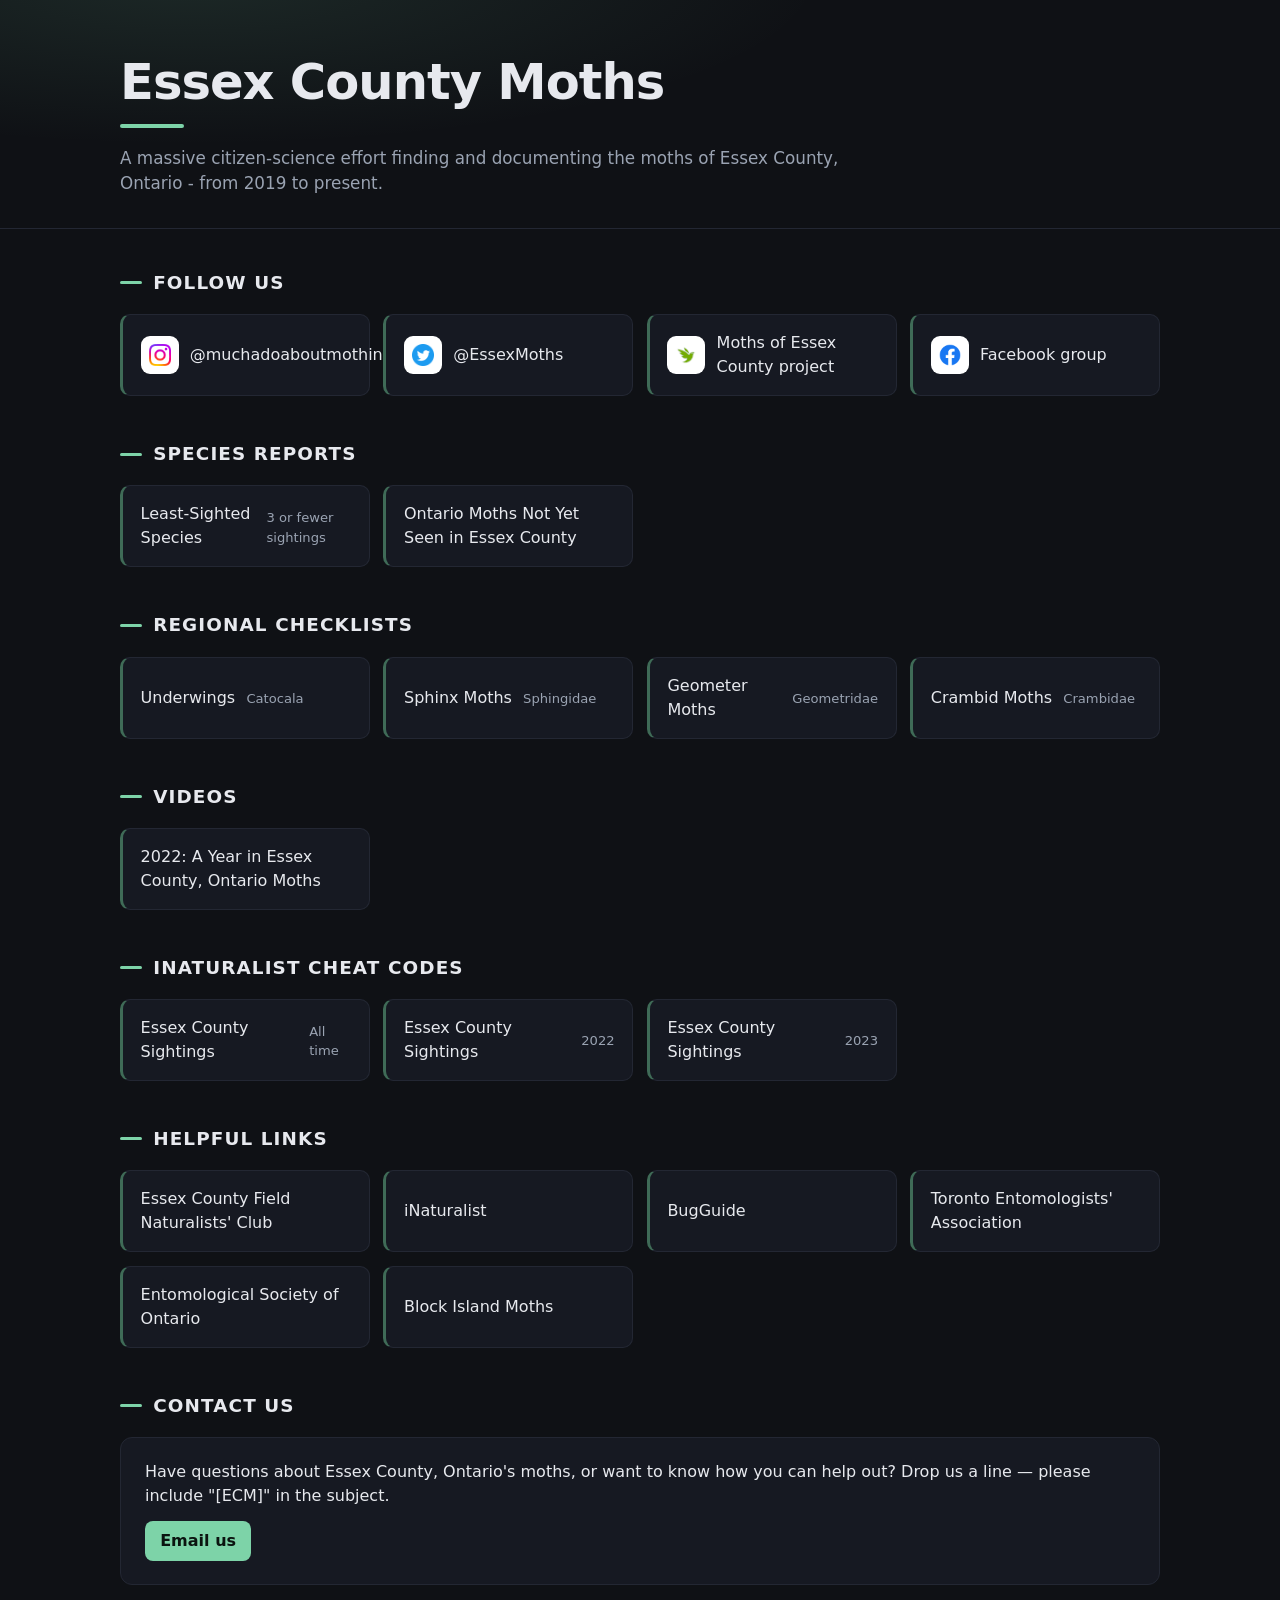
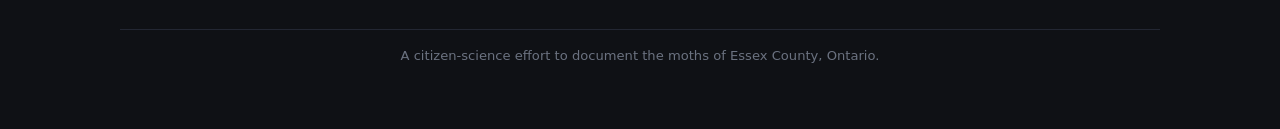
==== index.html @ 3127ea3e "Redesign home page: polished dark panels with luna-green accent Self-contained dark theme matching t" ====
<!DOCTYPE html>
<html lang="en">
<head>
  <meta charset="UTF-8">
  <meta name="viewport" content="width=device-width, initial-scale=1.0">
  <title>Essex County Moths — A citizen science effort to document the moths of Essex County, Ontario</title>
  <style>
    /* Self-contained dark theme; luna-green accent. Matches the report pages. */
    :root {
      color-scheme: dark;
      --bg: #0f1115;
      --panel: #161922;
      --panel-hover: #1b202b;
      --border: #232733;
      --text: #e7e9ee;
      --muted: #9aa3b2;
      --accent: #7dd3a8;
      --accent-dim: #3f6b57;
    }
    * { box-sizing: border-box; }
    body {
      margin: 0; background: var(--bg); color: var(--text);
      font-family: system-ui, -apple-system, "Segoe UI", Roboto, sans-serif;
      line-height: 1.5;
    }
    .wrap { max-width: 1080px; margin: 0 auto; padding: 0 1.25rem 4rem; }

    /* Hero */
    .hero {
      padding: 3.5rem 0 2rem;
      background:
        radial-gradient(900px 240px at 15% -10%, rgba(125, 211, 168, .12), transparent 70%);
      border-bottom: 1px solid var(--border);
      margin-bottom: 2.5rem;
    }
    .hero h1 {
      margin: 0; font-size: clamp(2rem, 6vw, 3.1rem); font-weight: 800;
      letter-spacing: -.02em; line-height: 1.05;
    }
    .hero .accent-bar {
      width: 64px; height: 4px; border-radius: 999px;
      background: var(--accent); margin: 1rem 0 1.1rem;
    }
    .hero p { margin: 0; color: var(--muted); max-width: 46rem; font-size: 1.05rem; }

    /* Sections */
    section { margin-bottom: 2.75rem; }
    .section-title {
      display: flex; align-items: center; gap: .7rem;
      font-size: 1.15rem; font-weight: 700; text-transform: uppercase;
      letter-spacing: .06em; margin: 0 0 1.1rem; color: var(--text);
    }
    .section-title::before {
      content: ""; width: 22px; height: 3px; border-radius: 999px;
      background: var(--accent); flex: none;
    }

    /* Card grid */
    .grid {
      display: grid; gap: .85rem;
      grid-template-columns: repeat(auto-fill, minmax(240px, 1fr));
    }
    .card {
      display: flex; align-items: center; gap: .7rem;
      background: var(--panel); border: 1px solid var(--border);
      border-left: 3px solid var(--accent-dim); border-radius: 10px;
      padding: 1rem 1.1rem; color: var(--text); text-decoration: none;
      font-weight: 500; min-height: 64px;
      transition: transform .12s ease, border-color .12s ease, background .12s ease;
    }
    .card:hover {
      transform: translateY(-2px); background: var(--panel-hover);
      border-color: var(--border); border-left-color: var(--accent);
    }
    .card .sub { display: block; color: var(--muted); font-weight: 400; font-size: .82rem; margin-top: .15rem; }

    /* Social icon chips */
    .icon {
      flex: none; width: 38px; height: 38px; border-radius: 9px;
      background: #fff; display: flex; align-items: center; justify-content: center;
    }
    .icon img { width: 22px; height: 22px; display: block; }

    /* Contact */
    .contact {
      background: var(--panel); border: 1px solid var(--border);
      border-radius: 12px; padding: 1.4rem 1.5rem;
    }
    .contact a.button {
      display: inline-block; margin-top: .2rem; padding: .5rem .95rem;
      background: var(--accent); color: #0b1410; font-weight: 600;
      border-radius: 8px; text-decoration: none;
    }
    .contact a.button:hover { background: #9fe6c0; }

    footer {
      text-align: center; color: #6b7280; font-size: .82rem;
      padding-top: 1rem; border-top: 1px solid var(--border);
    }
  </style>
</head>
<body>

<header class="hero">
  <div class="wrap" style="padding-bottom:0;">
    <h1>Essex County Moths</h1>
    <div class="accent-bar"></div>
    <p>A massive citizen-science effort finding and documenting the moths of
       Essex County, Ontario - from 2019 to present.</p>
  </div>
</header>

<main class="wrap">

  <section>
    <h2 class="section-title">Follow Us</h2>
    <div class="grid">
      <a class="card" href="https://www.instagram.com/muchadoaboutmothing/" target="top">
        <span class="icon"><img src="/images/instagram.png" alt="Instagram"></span>
        @muchadoaboutmothing
      </a>
      <a class="card" href="https://twitter.com/EssexMoths/" target="top">
        <span class="icon"><img src="/images/twitter.png" alt="Twitter"></span>
        @EssexMoths
      </a>
      <a class="card" href="https://inaturalist.ca/projects/moths-of-essex-county-ontario" target="top">
        <span class="icon"><img src="/images/inaturalist.png" alt="iNaturalist"></span>
        Moths of Essex County project
      </a>
      <a class="card" href="https://www.facebook.com/groups/408032776936292" target="top">
        <span class="icon"><img src="/images/facebook.png" alt="Facebook"></span>
        Facebook group
      </a>
    </div>
  </section>

  <section>
    <h2 class="section-title">Species Reports</h2>
    <div class="grid">
      <a class="card" href="/least-sighted/">
        Least-Sighted Species
        <span class="sub">3 or fewer sightings</span>
      </a>
      <a class="card" href="/ontario-not-essex/">
        Ontario Moths Not Yet Seen in Essex County
      </a>
    </div>
  </section>

  <section>
    <h2 class="section-title">Regional Checklists</h2>
    <div class="grid">
      <a class="card" href="/checklists/catocala_checklist_essex_county.pdf" target="top">
        Underwings <span class="sub">Catocala</span>
      </a>
      <a class="card" href="/checklists/sphinx_moth_checklist_essex_county.pdf" target="top">
        Sphinx Moths <span class="sub">Sphingidae</span>
      </a>
      <a class="card" href="/checklists/geometer_moth_checklist_essex_county.pdf" target="top">
        Geometer Moths <span class="sub">Geometridae</span>
      </a>
      <a class="card" href="/checklists/crambid_moth_checklist_essex_county.pdf" target="top">
        Crambid Moths <span class="sub">Crambidae</span>
      </a>
    </div>
  </section>

  <section>
    <h2 class="section-title">Videos</h2>
    <div class="grid">
      <a class="card" href="https://youtu.be/fF8oJFObF8s" target="top">
        2022: A Year in Essex County, Ontario Moths
      </a>
    </div>
  </section>

  <section>
    <h2 class="section-title">iNaturalist Cheat Codes</h2>
    <div class="grid">
      <a class="card" href="https://inaturalist.ca/observations/?hrank=species&lrank=species&place_id=27585&subview=table&taxon_id=47157&view=species&without_taxon_id=47224,47654" target="top">
        Essex County Sightings <span class="sub">All time</span>
      </a>
      <a class="card" href="https://inaturalist.ca/observations/?d1=2022-01-01&d2=2022-12-31&hrank=species&lrank=species&place_id=27585&subview=table&taxon_id=47157&view=species&without_taxon_id=47224,47654" target="top">
        Essex County Sightings <span class="sub">2022</span>
      </a>
      <a class="card" href="https://inaturalist.ca/observations/?d1=2023-01-01&d2=2023-12-31&hrank=species&lrank=species&place_id=27585&subview=table&taxon_id=47157&view=species&without_taxon_id=47224,47654" target="top">
        Essex County Sightings <span class="sub">2023</span>
      </a>
    </div>
  </section>

  <section>
    <h2 class="section-title">Helpful Links</h2>
    <div class="grid">
      <a class="card" href="https://www.essexcountynature.com/" target="top">Essex County Field Naturalists' Club</a>
      <a class="card" href="https://inaturalist.ca/" target="top">iNaturalist</a>
      <a class="card" href="https://bugguide.net" target="top">BugGuide</a>
      <a class="card" href="https://ontarioinsects.org" target="top">Toronto Entomologists' Association</a>
      <a class="card" href="https://www.entsocont.ca/" target="top">Entomological Society of Ontario</a>
      <a class="card" href="https://blockislandmoths.org/" target="top">Block Island Moths</a>
    </div>
  </section>

  <section>
    <h2 class="section-title">Contact Us</h2>
    <div class="contact">
      <p style="margin:0 0 .6rem;">Have questions about Essex County, Ontario's moths, or want to know how
        you can help out? Drop us a line — please include "[ECM]" in the subject.</p>
      <a class="button" href="mailto:&#101;&#115;&#115;&#101;&#120;&#046;&#099;&#111;&#117;&#110;&#116;&#121;&#046;&#109;&#111;&#116;&#104;&#115;&#064;&#103;&#109;&#097;&#105;&#108;&#046;&#099;&#111;&#109;">Email us</a>
    </div>
  </section>

  <footer>A citizen-science effort to document the moths of Essex County, Ontario.</footer>

</main>

</body>
</html>
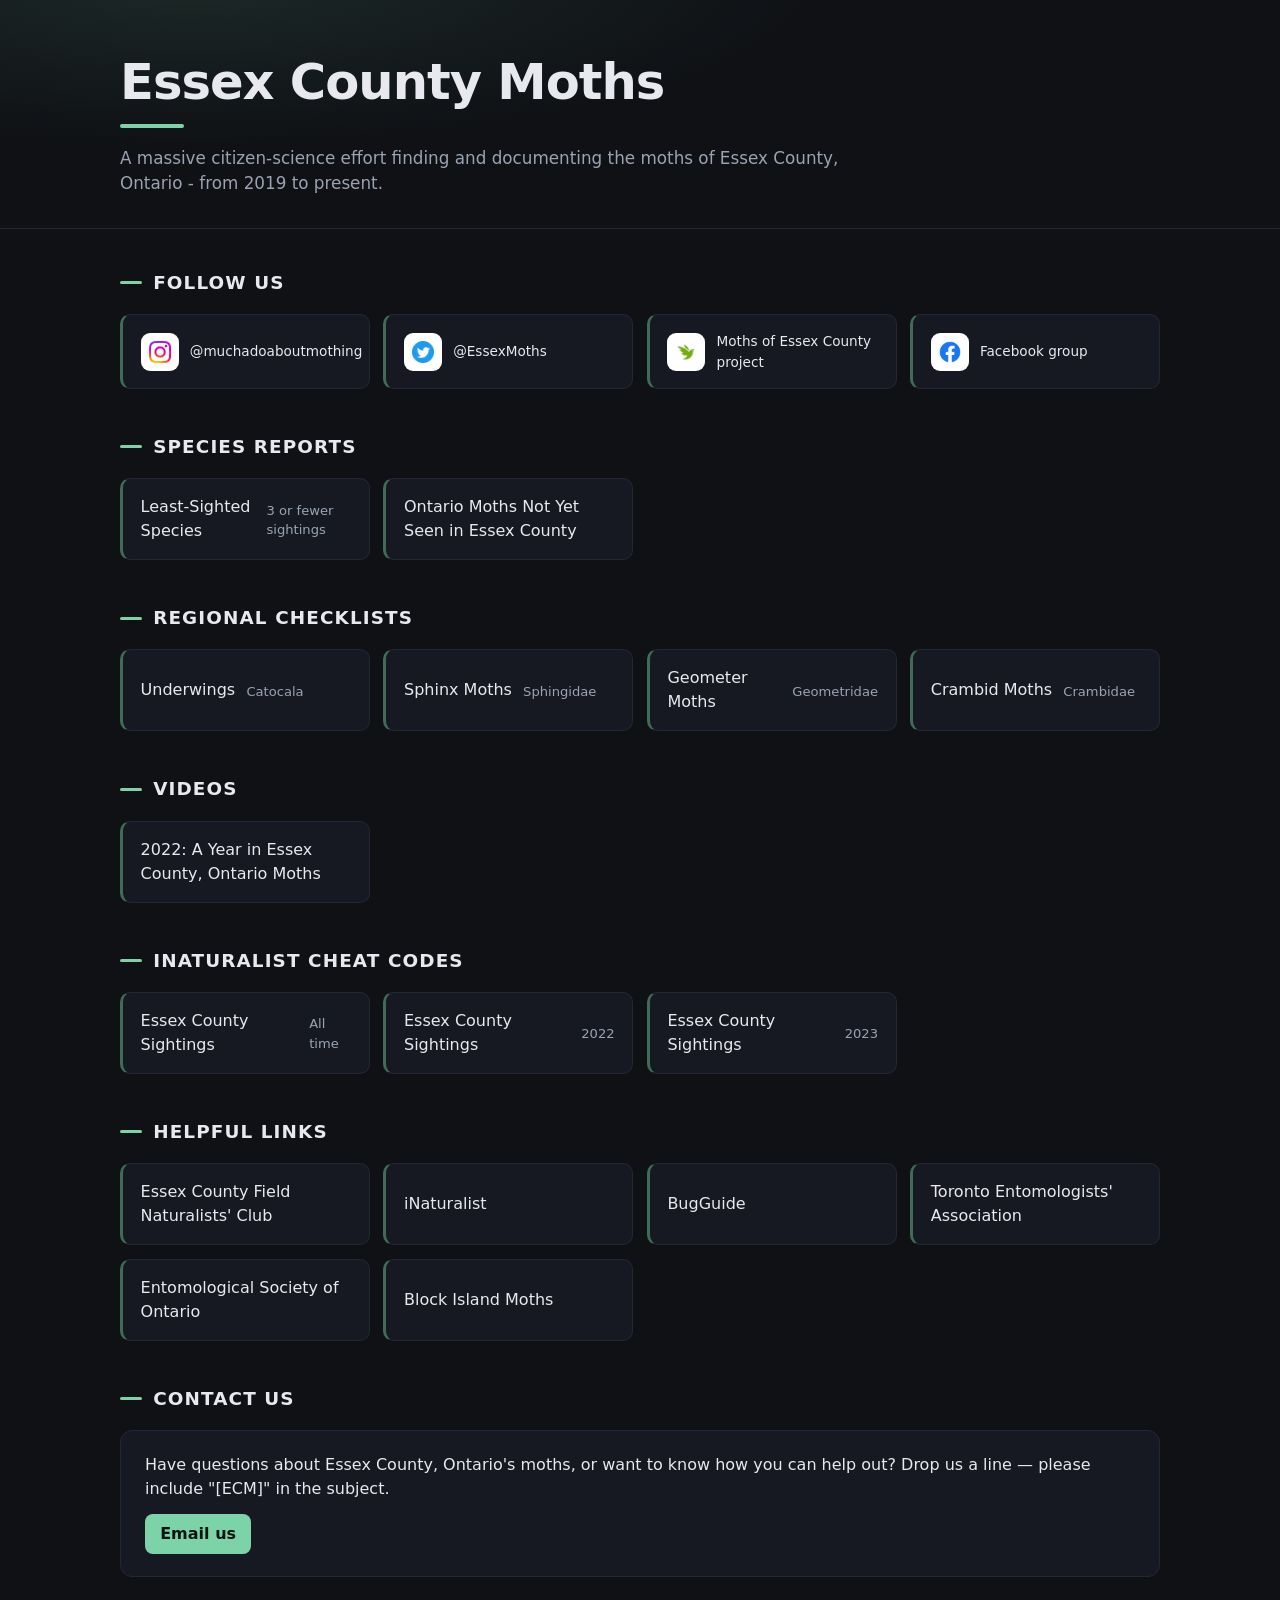
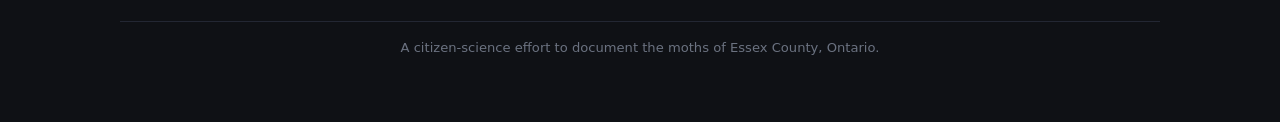
==== commit 1435dca7: "Fix social card overflow: size labels down, wrap multi-word at spaces The long Instagram handle over" ====
--- a/index.html
+++ b/index.html
@@ -68,6 +68,8 @@
       font-weight: 500; min-height: 64px;
       transition: transform .12s ease, border-color .12s ease, background .12s ease;
     }
+    /* Social labels render a touch smaller; multi-word ones wrap at spaces. */
+    .card.social { font-size: .85rem; }
     .card:hover {
       transform: translateY(-2px); background: var(--panel-hover);
       border-color: var(--border); border-left-color: var(--accent);
@@ -115,19 +117,19 @@
   <section>
     <h2 class="section-title">Follow Us</h2>
     <div class="grid">
-      <a class="card" href="https://www.instagram.com/muchadoaboutmothing/" target="top">
+      <a class="card social" href="https://www.instagram.com/muchadoaboutmothing/" target="top">
         <span class="icon"><img src="/images/instagram.png" alt="Instagram"></span>
         @muchadoaboutmothing
       </a>
-      <a class="card" href="https://twitter.com/EssexMoths/" target="top">
+      <a class="card social" href="https://twitter.com/EssexMoths/" target="top">
         <span class="icon"><img src="/images/twitter.png" alt="Twitter"></span>
         @EssexMoths
       </a>
-      <a class="card" href="https://inaturalist.ca/projects/moths-of-essex-county-ontario" target="top">
+      <a class="card social" href="https://inaturalist.ca/projects/moths-of-essex-county-ontario" target="top">
         <span class="icon"><img src="/images/inaturalist.png" alt="iNaturalist"></span>
         Moths of Essex County project
       </a>
-      <a class="card" href="https://www.facebook.com/groups/408032776936292" target="top">
+      <a class="card social" href="https://www.facebook.com/groups/408032776936292" target="top">
         <span class="icon"><img src="/images/facebook.png" alt="Facebook"></span>
         Facebook group
       </a>
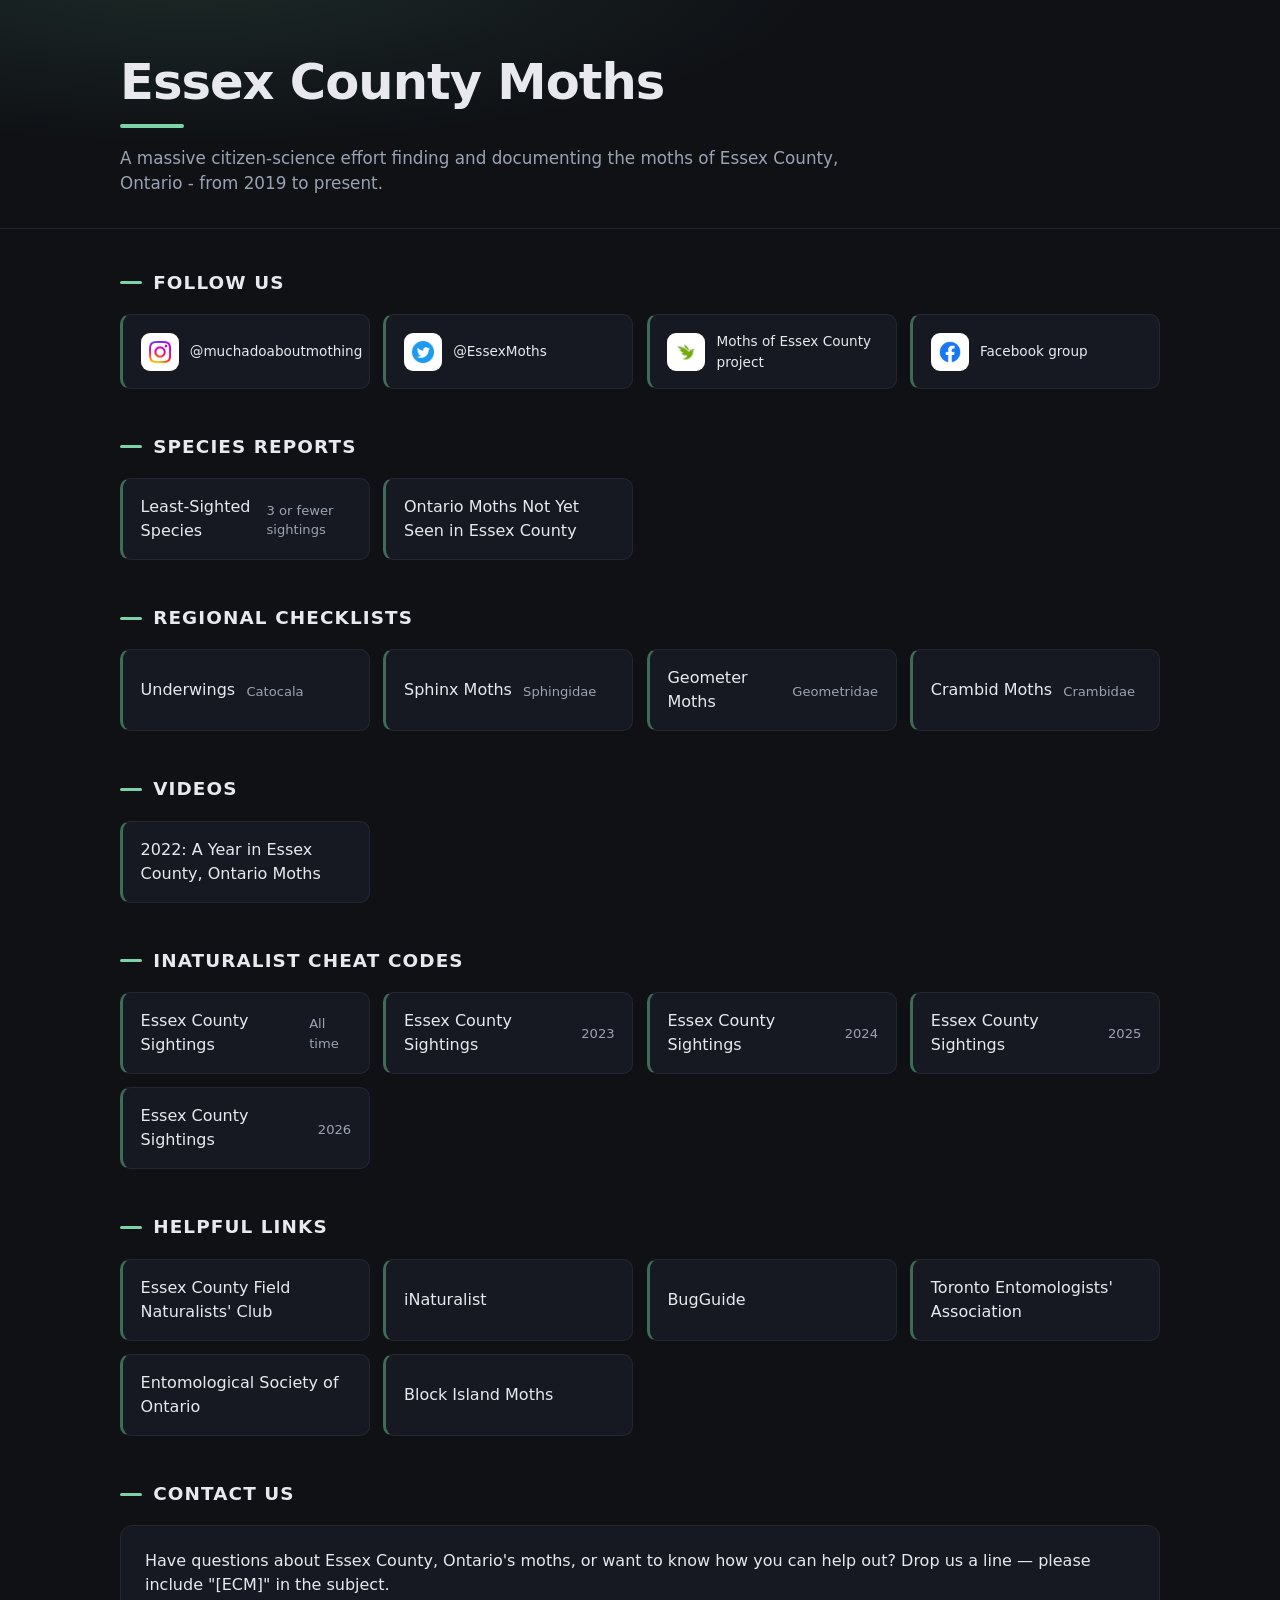
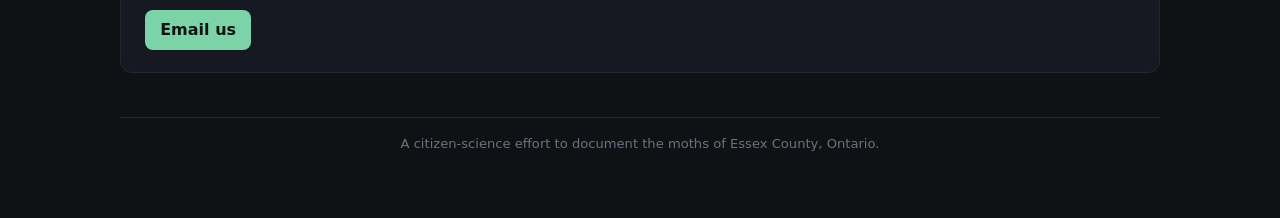
==== commit e0137592: "Update iNaturalist cheat codes: add 2024-2026, drop 2022 Co-Authored-By: Claude Opus 4.8 <noreply@an" ====
--- a/index.html
+++ b/index.html
@@ -182,11 +182,17 @@
       <a class="card" href="https://inaturalist.ca/observations/?hrank=species&lrank=species&place_id=27585&subview=table&taxon_id=47157&view=species&without_taxon_id=47224,47654" target="top">
         Essex County Sightings <span class="sub">All time</span>
       </a>
-      <a class="card" href="https://inaturalist.ca/observations/?d1=2022-01-01&d2=2022-12-31&hrank=species&lrank=species&place_id=27585&subview=table&taxon_id=47157&view=species&without_taxon_id=47224,47654" target="top">
-        Essex County Sightings <span class="sub">2022</span>
-      </a>
       <a class="card" href="https://inaturalist.ca/observations/?d1=2023-01-01&d2=2023-12-31&hrank=species&lrank=species&place_id=27585&subview=table&taxon_id=47157&view=species&without_taxon_id=47224,47654" target="top">
         Essex County Sightings <span class="sub">2023</span>
+      </a>
+      <a class="card" href="https://inaturalist.ca/observations/?d1=2024-01-01&d2=2024-12-31&hrank=species&lrank=species&place_id=27585&subview=table&taxon_id=47157&view=species&without_taxon_id=47224,47654" target="top">
+        Essex County Sightings <span class="sub">2024</span>
+      </a>
+      <a class="card" href="https://inaturalist.ca/observations/?d1=2025-01-01&d2=2025-12-31&hrank=species&lrank=species&place_id=27585&subview=table&taxon_id=47157&view=species&without_taxon_id=47224,47654" target="top">
+        Essex County Sightings <span class="sub">2025</span>
+      </a>
+      <a class="card" href="https://inaturalist.ca/observations/?d1=2026-01-01&d2=2026-12-31&hrank=species&lrank=species&place_id=27585&subview=table&taxon_id=47157&view=species&without_taxon_id=47224,47654" target="top">
+        Essex County Sightings <span class="sub">2026</span>
       </a>
     </div>
   </section>
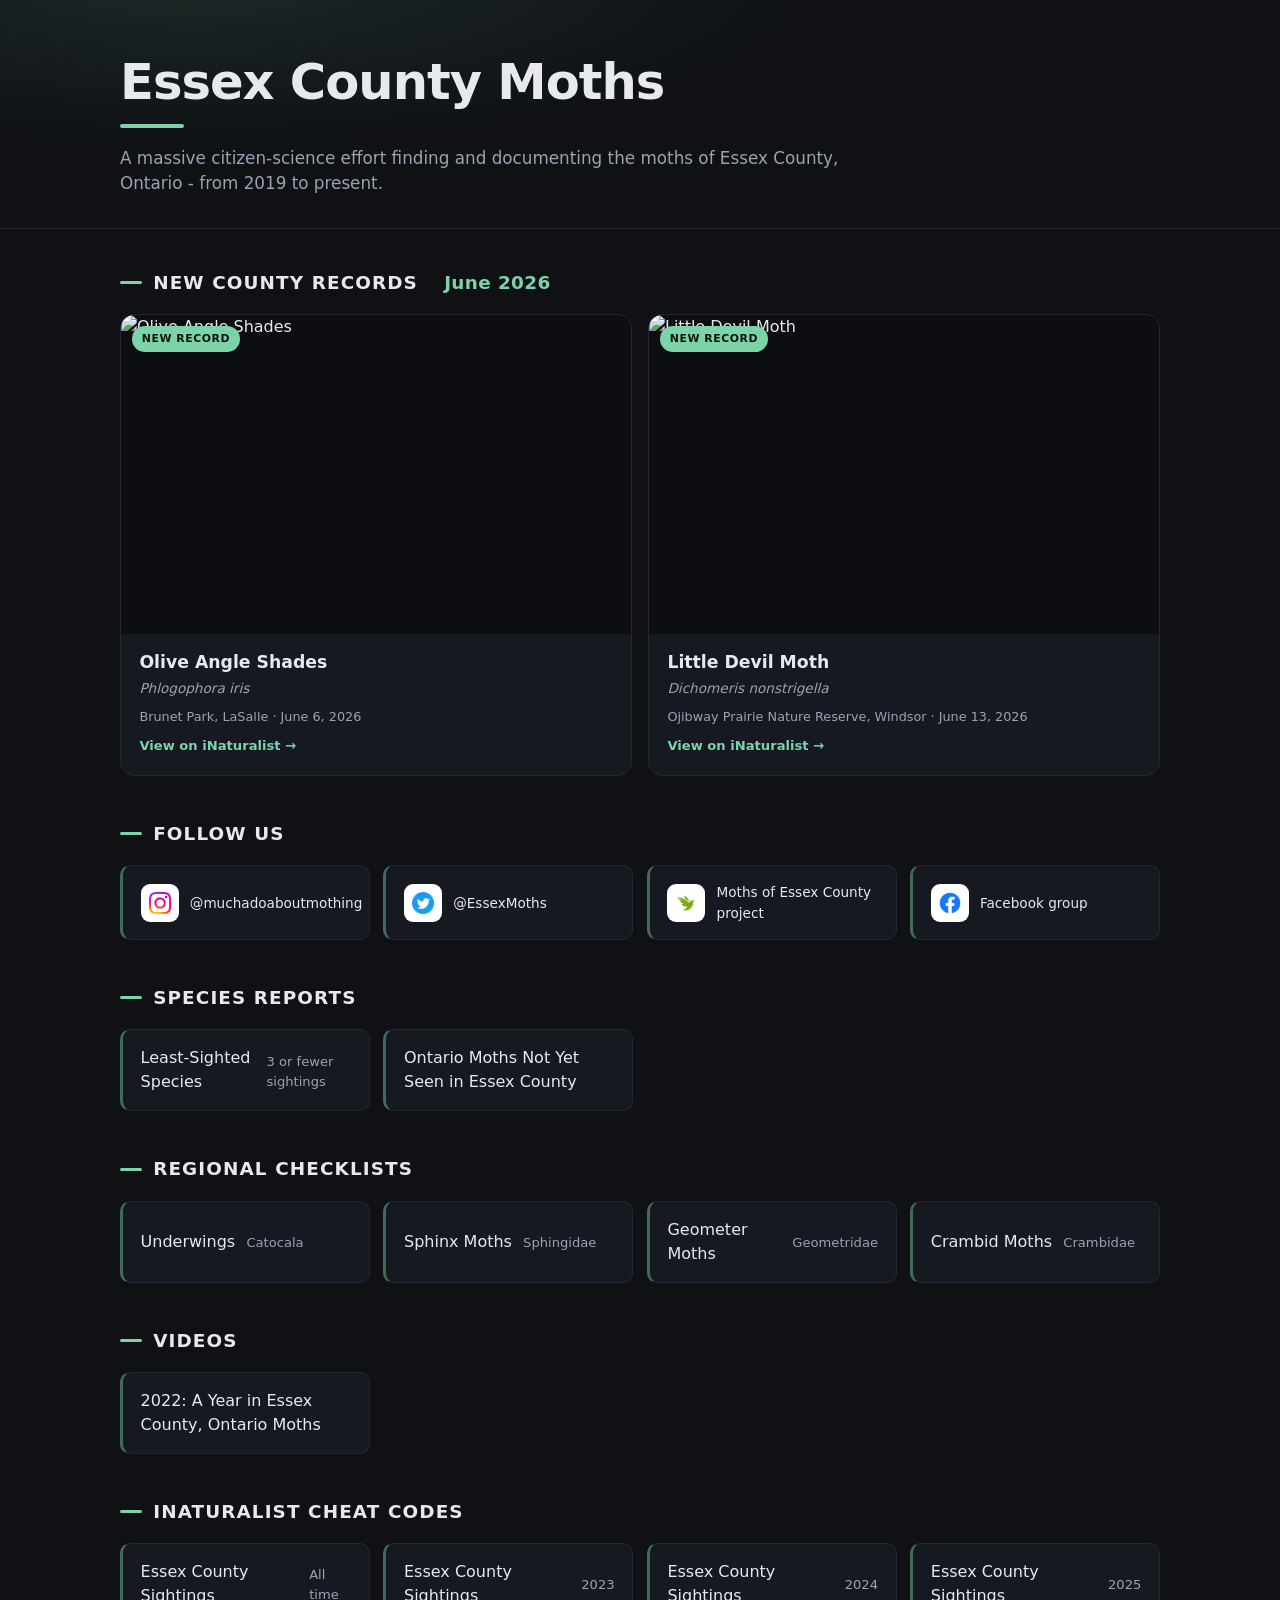
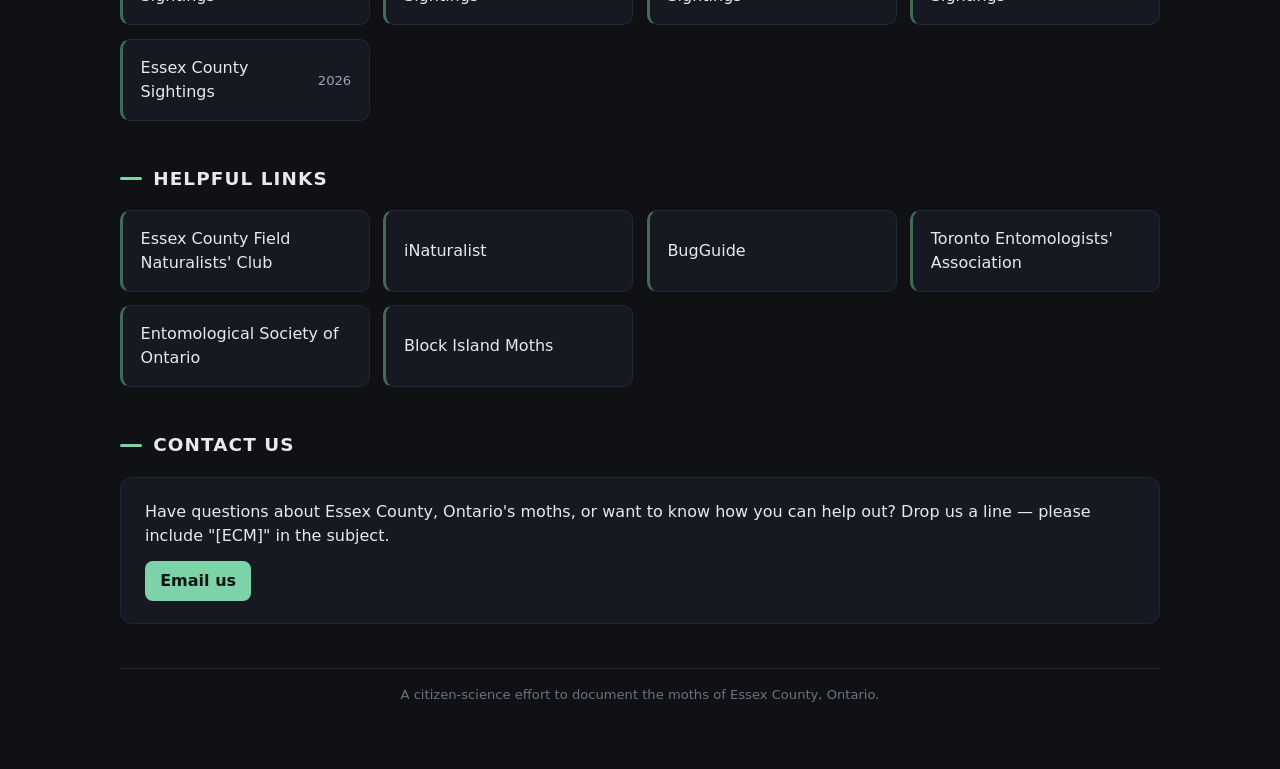
==== commit 47b2280b: "Add New County Records showcase (June 2026) to home page A photo-card showcase at the top of the pag" ====
--- a/index.html
+++ b/index.html
@@ -70,6 +70,32 @@
     }
     /* Social labels render a touch smaller; multi-word ones wrap at spaces. */
     .card.social { font-size: .85rem; }
+
+    /* New county-record showcase cards (photo on top). */
+    .records {
+      display: grid; gap: 1rem;
+      grid-template-columns: repeat(auto-fit, minmax(280px, 1fr));
+    }
+    .record {
+      display: flex; flex-direction: column; background: var(--panel);
+      border: 1px solid var(--border); border-radius: 14px; overflow: hidden;
+      color: var(--text); text-decoration: none;
+      transition: transform .14s ease, border-color .14s ease;
+    }
+    .record:hover { transform: translateY(-3px); border-color: var(--accent); }
+    .record .photo { position: relative; aspect-ratio: 16 / 10; background: #0c0e12; }
+    .record .photo img { width: 100%; height: 100%; object-fit: cover; display: block; }
+    .record .pill {
+      position: absolute; top: .7rem; left: .7rem;
+      background: var(--accent); color: #0b1410; font-size: .68rem; font-weight: 700;
+      letter-spacing: .05em; text-transform: uppercase; padding: .28rem .6rem; border-radius: 999px;
+    }
+    .record .rbody { padding: 1rem 1.15rem 1.2rem; }
+    .record .rname { font-weight: 700; font-size: 1.08rem; }
+    .record .rsci { font-style: italic; color: var(--muted); font-size: .85rem; margin-top: .1rem; }
+    .record .rmeta { color: var(--muted); font-size: .8rem; margin-top: .55rem; }
+    .record .rlink { color: var(--accent); font-size: .82rem; font-weight: 600; margin-top: .65rem; }
+    .record:hover .rlink { text-decoration: underline; }
     .card:hover {
       transform: translateY(-2px); background: var(--panel-hover);
       border-color: var(--border); border-left-color: var(--accent);
@@ -115,6 +141,36 @@
 <main class="wrap">
 
   <section>
+    <h2 class="section-title">New County Records &nbsp;<span style="color:var(--accent);font-weight:600;letter-spacing:.02em;text-transform:none;">June 2026</span></h2>
+    <div class="records">
+      <a class="record" href="https://www.inaturalist.ca/observations?subview=map&taxon_id=124181&user_id=marknenadov&verifiable=any" target="top">
+        <div class="photo">
+          <img loading="lazy" src="https://inaturalist-open-data.s3.amazonaws.com/photos/674411688/medium.jpg" alt="Olive Angle Shades">
+          <span class="pill">New record</span>
+        </div>
+        <div class="rbody">
+          <div class="rname">Olive Angle Shades</div>
+          <div class="rsci">Phlogophora iris</div>
+          <div class="rmeta">Brunet Park, LaSalle · June 6, 2026</div>
+          <div class="rlink">View on iNaturalist →</div>
+        </div>
+      </a>
+      <a class="record" href="https://www.inaturalist.ca/observations/371205803" target="top">
+        <div class="photo">
+          <img loading="lazy" src="https://inaturalist-open-data.s3.amazonaws.com/photos/678205663/medium.jpg" alt="Little Devil Moth">
+          <span class="pill">New record</span>
+        </div>
+        <div class="rbody">
+          <div class="rname">Little Devil Moth</div>
+          <div class="rsci">Dichomeris nonstrigella</div>
+          <div class="rmeta">Ojibway Prairie Nature Reserve, Windsor · June 13, 2026</div>
+          <div class="rlink">View on iNaturalist →</div>
+        </div>
+      </a>
+    </div>
+  </section>
+
+  <section>
     <h2 class="section-title">Follow Us</h2>
     <div class="grid">
       <a class="card social" href="https://www.instagram.com/muchadoaboutmothing/" target="top">
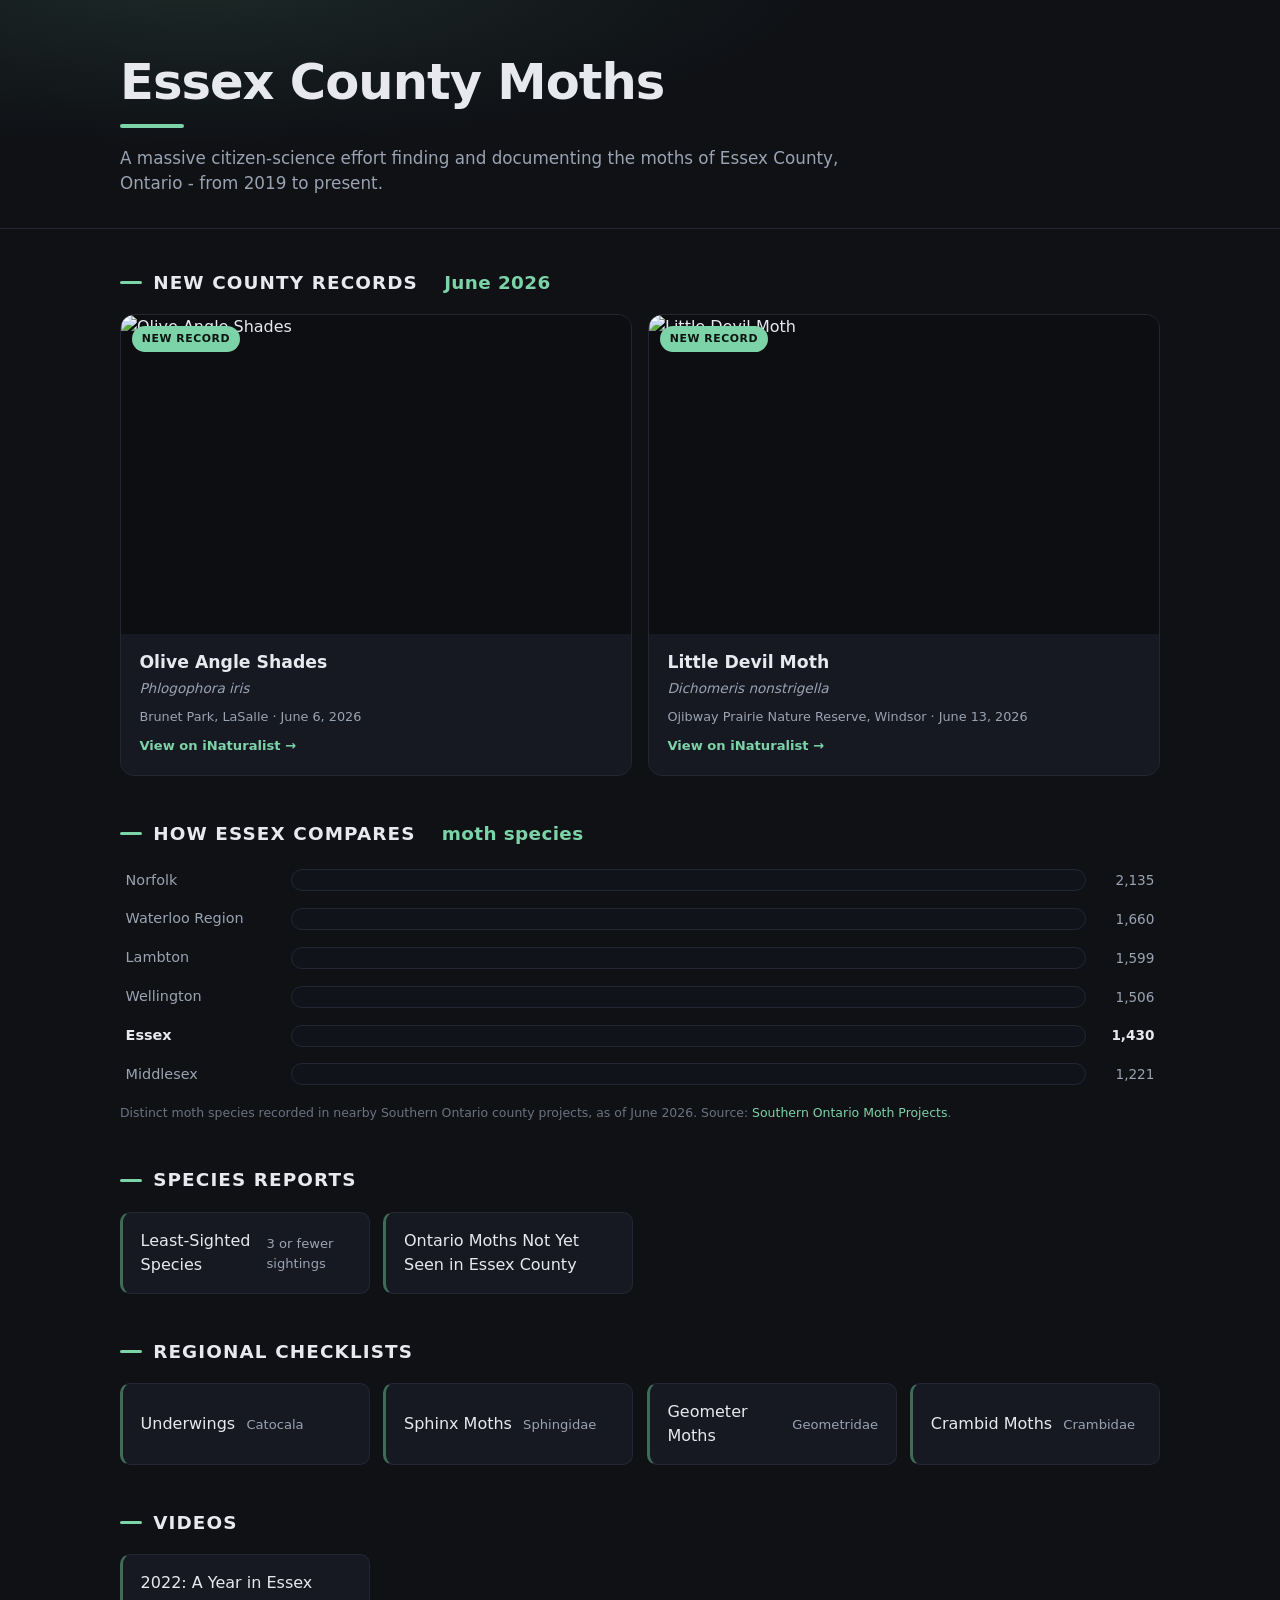
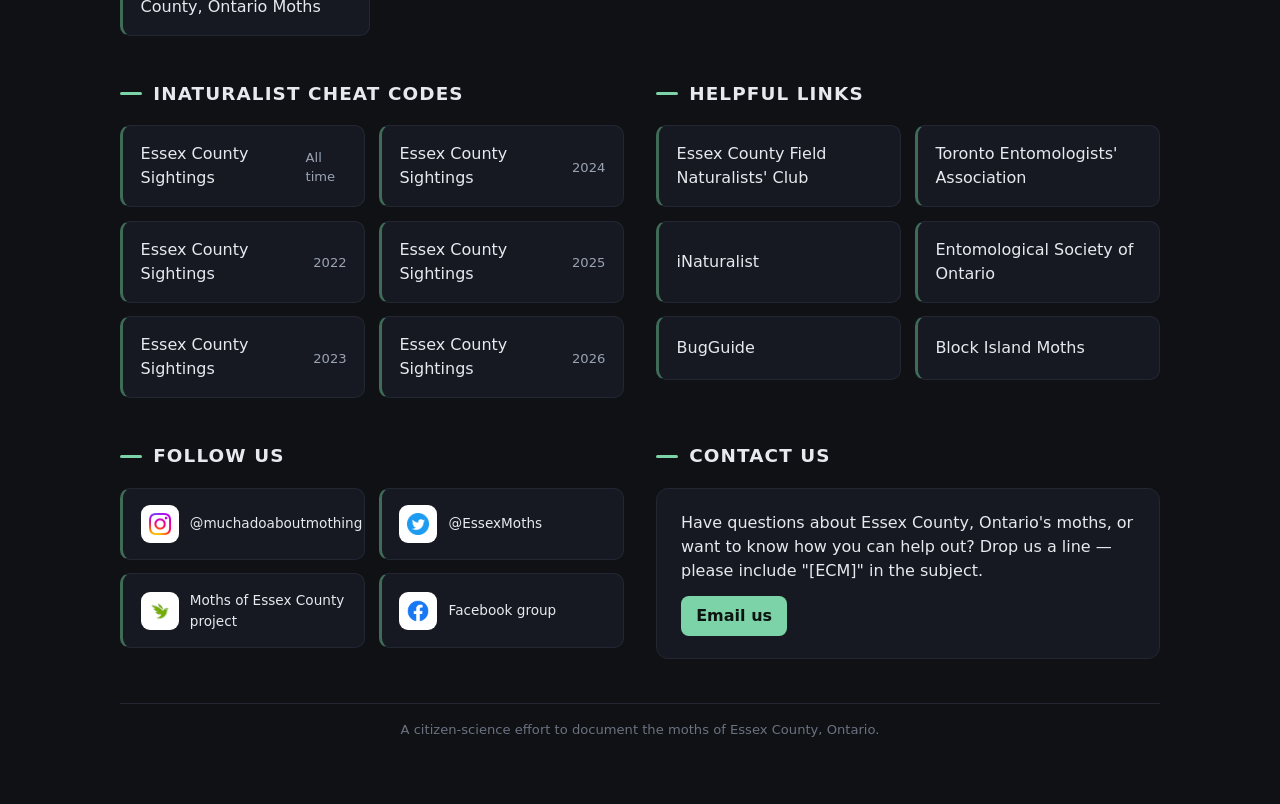
==== commit 8f11a738: "Reorganize home page; add How Essex Compares leaderboard - Group sections into a narrative flow: New" ====
--- a/index.html
+++ b/index.html
@@ -102,6 +102,42 @@
     }
     .card .sub { display: block; color: var(--muted); font-weight: 400; font-size: .82rem; margin-top: .15rem; }
 
+    /* County comparison bar leaderboard. */
+    .compare { display: flex; flex-direction: column; gap: .55rem; }
+    .cmp-row {
+      display: grid; grid-template-columns: 9.5rem 1fr 3.4rem; align-items: center;
+      gap: .85rem; text-decoration: none; color: var(--text);
+      padding: .25rem .35rem; border-radius: 8px;
+    }
+    .cmp-row:hover { background: var(--panel); }
+    .cmp-name { font-size: .9rem; color: var(--muted); }
+    .cmp-track { background: #10131a; border: 1px solid var(--border); border-radius: 999px; height: 22px; overflow: hidden; }
+    .cmp-fill { height: 100%; background: var(--accent-dim); border-radius: 999px; }
+    .cmp-val { font-variant-numeric: tabular-nums; font-size: .85rem; color: var(--muted); text-align: right; }
+    .cmp-row.me .cmp-name, .cmp-row.me .cmp-val { color: var(--text); font-weight: 700; }
+    .cmp-row.me .cmp-fill { background: var(--accent); }
+    .cmp-note { color: #6b7280; font-size: .78rem; margin-top: .9rem; }
+    .cmp-note a { color: var(--accent); text-decoration: none; }
+    .cmp-note a:hover { text-decoration: underline; }
+
+    /* Two-column bands pair lighter link sections side by side. */
+    .band {
+      display: grid; gap: 1.75rem 2rem; grid-template-columns: 1fr 1fr;
+      align-items: start; margin-bottom: 2.75rem;
+    }
+    .band > section { margin-bottom: 0; }
+    @media (max-width: 760px) { .band { grid-template-columns: 1fr; gap: 2.75rem; } }
+
+    /* Column-major grid: cards fill down each column, then across (6 items = 3 rows). */
+    .flow {
+      display: grid; gap: .85rem;
+      grid-auto-flow: column; grid-template-rows: repeat(3, auto);
+      grid-template-columns: 1fr 1fr;
+    }
+    @media (max-width: 900px) {
+      .flow { grid-auto-flow: row; grid-template-rows: none; grid-template-columns: 1fr; }
+    }
+
     /* Social icon chips */
     .icon {
       flex: none; width: 38px; height: 38px; border-radius: 9px;
@@ -170,25 +206,55 @@
     </div>
   </section>
 
-  <section>
-    <h2 class="section-title">Follow Us</h2>
-    <div class="grid">
-      <a class="card social" href="https://www.instagram.com/muchadoaboutmothing/" target="top">
-        <span class="icon"><img src="/images/instagram.png" alt="Instagram"></span>
-        @muchadoaboutmothing
-      </a>
-      <a class="card social" href="https://twitter.com/EssexMoths/" target="top">
-        <span class="icon"><img src="/images/twitter.png" alt="Twitter"></span>
-        @EssexMoths
-      </a>
-      <a class="card social" href="https://inaturalist.ca/projects/moths-of-essex-county-ontario" target="top">
-        <span class="icon"><img src="/images/inaturalist.png" alt="iNaturalist"></span>
-        Moths of Essex County project
-      </a>
-      <a class="card social" href="https://www.facebook.com/groups/408032776936292" target="top">
-        <span class="icon"><img src="/images/facebook.png" alt="Facebook"></span>
-        Facebook group
-      </a>
+  <!--
+    DATA SOURCE — "How Essex Compares" leaderboard (manual snapshot, as of June 2026).
+    Umbrella project: Southern Ontario Moth Projects (id 168469)
+      https://www.inaturalist.ca/projects/southern-ontario-moth-projects
+    Each row links to a member county project by id. To refresh a number, fetch the
+    distinct moth-species count (total_results) for that project id:
+      https://api.inaturalist.org/v1/observations/species_counts?project_id=<ID>&per_page=0
+    County project ids: Essex 156209 · Norfolk 95884 · Lambton 254841 ·
+      Middlesex 281484 · Waterloo Region 168417 · Wellington 104927
+      (other umbrella members: Bruce & Grey 168493, Dufferin 104928).
+    The bar widths are each count as a percentage of the largest count.
+  -->
+  <section>
+    <h2 class="section-title">How Essex Compares &nbsp;<span style="color:var(--accent);font-weight:600;letter-spacing:.02em;text-transform:none;">moth species</span></h2>
+    <div class="compare">
+      <a class="cmp-row" href="https://www.inaturalist.ca/projects/95884" target="top">
+        <span class="cmp-name">Norfolk</span>
+        <span class="cmp-track"><span class="cmp-fill" style="width:100%"></span></span>
+        <span class="cmp-val">2,135</span>
+      </a>
+      <a class="cmp-row" href="https://www.inaturalist.ca/projects/168417" target="top">
+        <span class="cmp-name">Waterloo Region</span>
+        <span class="cmp-track"><span class="cmp-fill" style="width:77.8%"></span></span>
+        <span class="cmp-val">1,660</span>
+      </a>
+      <a class="cmp-row" href="https://www.inaturalist.ca/projects/254841" target="top">
+        <span class="cmp-name">Lambton</span>
+        <span class="cmp-track"><span class="cmp-fill" style="width:74.9%"></span></span>
+        <span class="cmp-val">1,599</span>
+      </a>
+      <a class="cmp-row" href="https://www.inaturalist.ca/projects/104927" target="top">
+        <span class="cmp-name">Wellington</span>
+        <span class="cmp-track"><span class="cmp-fill" style="width:70.5%"></span></span>
+        <span class="cmp-val">1,506</span>
+      </a>
+      <a class="cmp-row me" href="https://www.inaturalist.ca/projects/156209" target="top">
+        <span class="cmp-name">Essex</span>
+        <span class="cmp-track"><span class="cmp-fill" style="width:67.0%"></span></span>
+        <span class="cmp-val">1,430</span>
+      </a>
+      <a class="cmp-row" href="https://www.inaturalist.ca/projects/281484" target="top">
+        <span class="cmp-name">Middlesex</span>
+        <span class="cmp-track"><span class="cmp-fill" style="width:57.2%"></span></span>
+        <span class="cmp-val">1,221</span>
+      </a>
+    </div>
+    <div class="cmp-note">
+      Distinct moth species recorded in nearby Southern Ontario county projects, as of June 2026.
+      Source: <a href="https://www.inaturalist.ca/projects/southern-ontario-moth-projects" target="top">Southern Ontario Moth Projects</a>.
     </div>
   </section>
 
@@ -232,47 +298,76 @@
     </div>
   </section>
 
-  <section>
-    <h2 class="section-title">iNaturalist Cheat Codes</h2>
-    <div class="grid">
-      <a class="card" href="https://inaturalist.ca/observations/?hrank=species&lrank=species&place_id=27585&subview=table&taxon_id=47157&view=species&without_taxon_id=47224,47654" target="top">
-        Essex County Sightings <span class="sub">All time</span>
-      </a>
-      <a class="card" href="https://inaturalist.ca/observations/?d1=2023-01-01&d2=2023-12-31&hrank=species&lrank=species&place_id=27585&subview=table&taxon_id=47157&view=species&without_taxon_id=47224,47654" target="top">
-        Essex County Sightings <span class="sub">2023</span>
-      </a>
-      <a class="card" href="https://inaturalist.ca/observations/?d1=2024-01-01&d2=2024-12-31&hrank=species&lrank=species&place_id=27585&subview=table&taxon_id=47157&view=species&without_taxon_id=47224,47654" target="top">
-        Essex County Sightings <span class="sub">2024</span>
-      </a>
-      <a class="card" href="https://inaturalist.ca/observations/?d1=2025-01-01&d2=2025-12-31&hrank=species&lrank=species&place_id=27585&subview=table&taxon_id=47157&view=species&without_taxon_id=47224,47654" target="top">
-        Essex County Sightings <span class="sub">2025</span>
-      </a>
-      <a class="card" href="https://inaturalist.ca/observations/?d1=2026-01-01&d2=2026-12-31&hrank=species&lrank=species&place_id=27585&subview=table&taxon_id=47157&view=species&without_taxon_id=47224,47654" target="top">
-        Essex County Sightings <span class="sub">2026</span>
-      </a>
-    </div>
-  </section>
-
-  <section>
-    <h2 class="section-title">Helpful Links</h2>
-    <div class="grid">
-      <a class="card" href="https://www.essexcountynature.com/" target="top">Essex County Field Naturalists' Club</a>
-      <a class="card" href="https://inaturalist.ca/" target="top">iNaturalist</a>
-      <a class="card" href="https://bugguide.net" target="top">BugGuide</a>
-      <a class="card" href="https://ontarioinsects.org" target="top">Toronto Entomologists' Association</a>
-      <a class="card" href="https://www.entsocont.ca/" target="top">Entomological Society of Ontario</a>
-      <a class="card" href="https://blockislandmoths.org/" target="top">Block Island Moths</a>
-    </div>
-  </section>
-
-  <section>
-    <h2 class="section-title">Contact Us</h2>
-    <div class="contact">
-      <p style="margin:0 0 .6rem;">Have questions about Essex County, Ontario's moths, or want to know how
-        you can help out? Drop us a line — please include "[ECM]" in the subject.</p>
-      <a class="button" href="mailto:&#101;&#115;&#115;&#101;&#120;&#046;&#099;&#111;&#117;&#110;&#116;&#121;&#046;&#109;&#111;&#116;&#104;&#115;&#064;&#103;&#109;&#097;&#105;&#108;&#046;&#099;&#111;&#109;">Email us</a>
-    </div>
-  </section>
+  <div class="band">
+    <section>
+      <h2 class="section-title">iNaturalist Cheat Codes</h2>
+      <div class="flow">
+        <a class="card" href="https://inaturalist.ca/observations/?hrank=species&lrank=species&place_id=27585&subview=table&taxon_id=47157&view=species&without_taxon_id=47224,47654" target="top">
+          Essex County Sightings <span class="sub">All time</span>
+        </a>
+        <a class="card" href="https://inaturalist.ca/observations/?d1=2022-01-01&d2=2022-12-31&hrank=species&lrank=species&place_id=27585&subview=table&taxon_id=47157&view=species&without_taxon_id=47224,47654" target="top">
+          Essex County Sightings <span class="sub">2022</span>
+        </a>
+        <a class="card" href="https://inaturalist.ca/observations/?d1=2023-01-01&d2=2023-12-31&hrank=species&lrank=species&place_id=27585&subview=table&taxon_id=47157&view=species&without_taxon_id=47224,47654" target="top">
+          Essex County Sightings <span class="sub">2023</span>
+        </a>
+        <a class="card" href="https://inaturalist.ca/observations/?d1=2024-01-01&d2=2024-12-31&hrank=species&lrank=species&place_id=27585&subview=table&taxon_id=47157&view=species&without_taxon_id=47224,47654" target="top">
+          Essex County Sightings <span class="sub">2024</span>
+        </a>
+        <a class="card" href="https://inaturalist.ca/observations/?d1=2025-01-01&d2=2025-12-31&hrank=species&lrank=species&place_id=27585&subview=table&taxon_id=47157&view=species&without_taxon_id=47224,47654" target="top">
+          Essex County Sightings <span class="sub">2025</span>
+        </a>
+        <a class="card" href="https://inaturalist.ca/observations/?d1=2026-01-01&d2=2026-12-31&hrank=species&lrank=species&place_id=27585&subview=table&taxon_id=47157&view=species&without_taxon_id=47224,47654" target="top">
+          Essex County Sightings <span class="sub">2026</span>
+        </a>
+      </div>
+    </section>
+
+    <section>
+      <h2 class="section-title">Helpful Links</h2>
+      <div class="flow">
+        <a class="card" href="https://www.essexcountynature.com/" target="top">Essex County Field Naturalists' Club</a>
+        <a class="card" href="https://inaturalist.ca/" target="top">iNaturalist</a>
+        <a class="card" href="https://bugguide.net" target="top">BugGuide</a>
+        <a class="card" href="https://ontarioinsects.org" target="top">Toronto Entomologists' Association</a>
+        <a class="card" href="https://www.entsocont.ca/" target="top">Entomological Society of Ontario</a>
+        <a class="card" href="https://blockislandmoths.org/" target="top">Block Island Moths</a>
+      </div>
+    </section>
+  </div>
+
+  <div class="band">
+    <section>
+      <h2 class="section-title">Follow Us</h2>
+      <div class="grid">
+        <a class="card social" href="https://www.instagram.com/muchadoaboutmothing/" target="top">
+          <span class="icon"><img src="/images/instagram.png" alt="Instagram"></span>
+          @muchadoaboutmothing
+        </a>
+        <a class="card social" href="https://twitter.com/EssexMoths/" target="top">
+          <span class="icon"><img src="/images/twitter.png" alt="Twitter"></span>
+          @EssexMoths
+        </a>
+        <a class="card social" href="https://inaturalist.ca/projects/moths-of-essex-county-ontario" target="top">
+          <span class="icon"><img src="/images/inaturalist.png" alt="iNaturalist"></span>
+          Moths of Essex County project
+        </a>
+        <a class="card social" href="https://www.facebook.com/groups/408032776936292" target="top">
+          <span class="icon"><img src="/images/facebook.png" alt="Facebook"></span>
+          Facebook group
+        </a>
+      </div>
+    </section>
+
+    <section>
+      <h2 class="section-title">Contact Us</h2>
+      <div class="contact">
+        <p style="margin:0 0 .6rem;">Have questions about Essex County, Ontario's moths, or want to know how
+          you can help out? Drop us a line — please include "[ECM]" in the subject.</p>
+        <a class="button" href="mailto:&#101;&#115;&#115;&#101;&#120;&#046;&#099;&#111;&#117;&#110;&#116;&#121;&#046;&#109;&#111;&#116;&#104;&#115;&#064;&#103;&#109;&#097;&#105;&#108;&#046;&#099;&#111;&#109;">Email us</a>
+      </div>
+    </section>
+  </div>
 
   <footer>A citizen-science effort to document the moths of Essex County, Ontario.</footer>
 
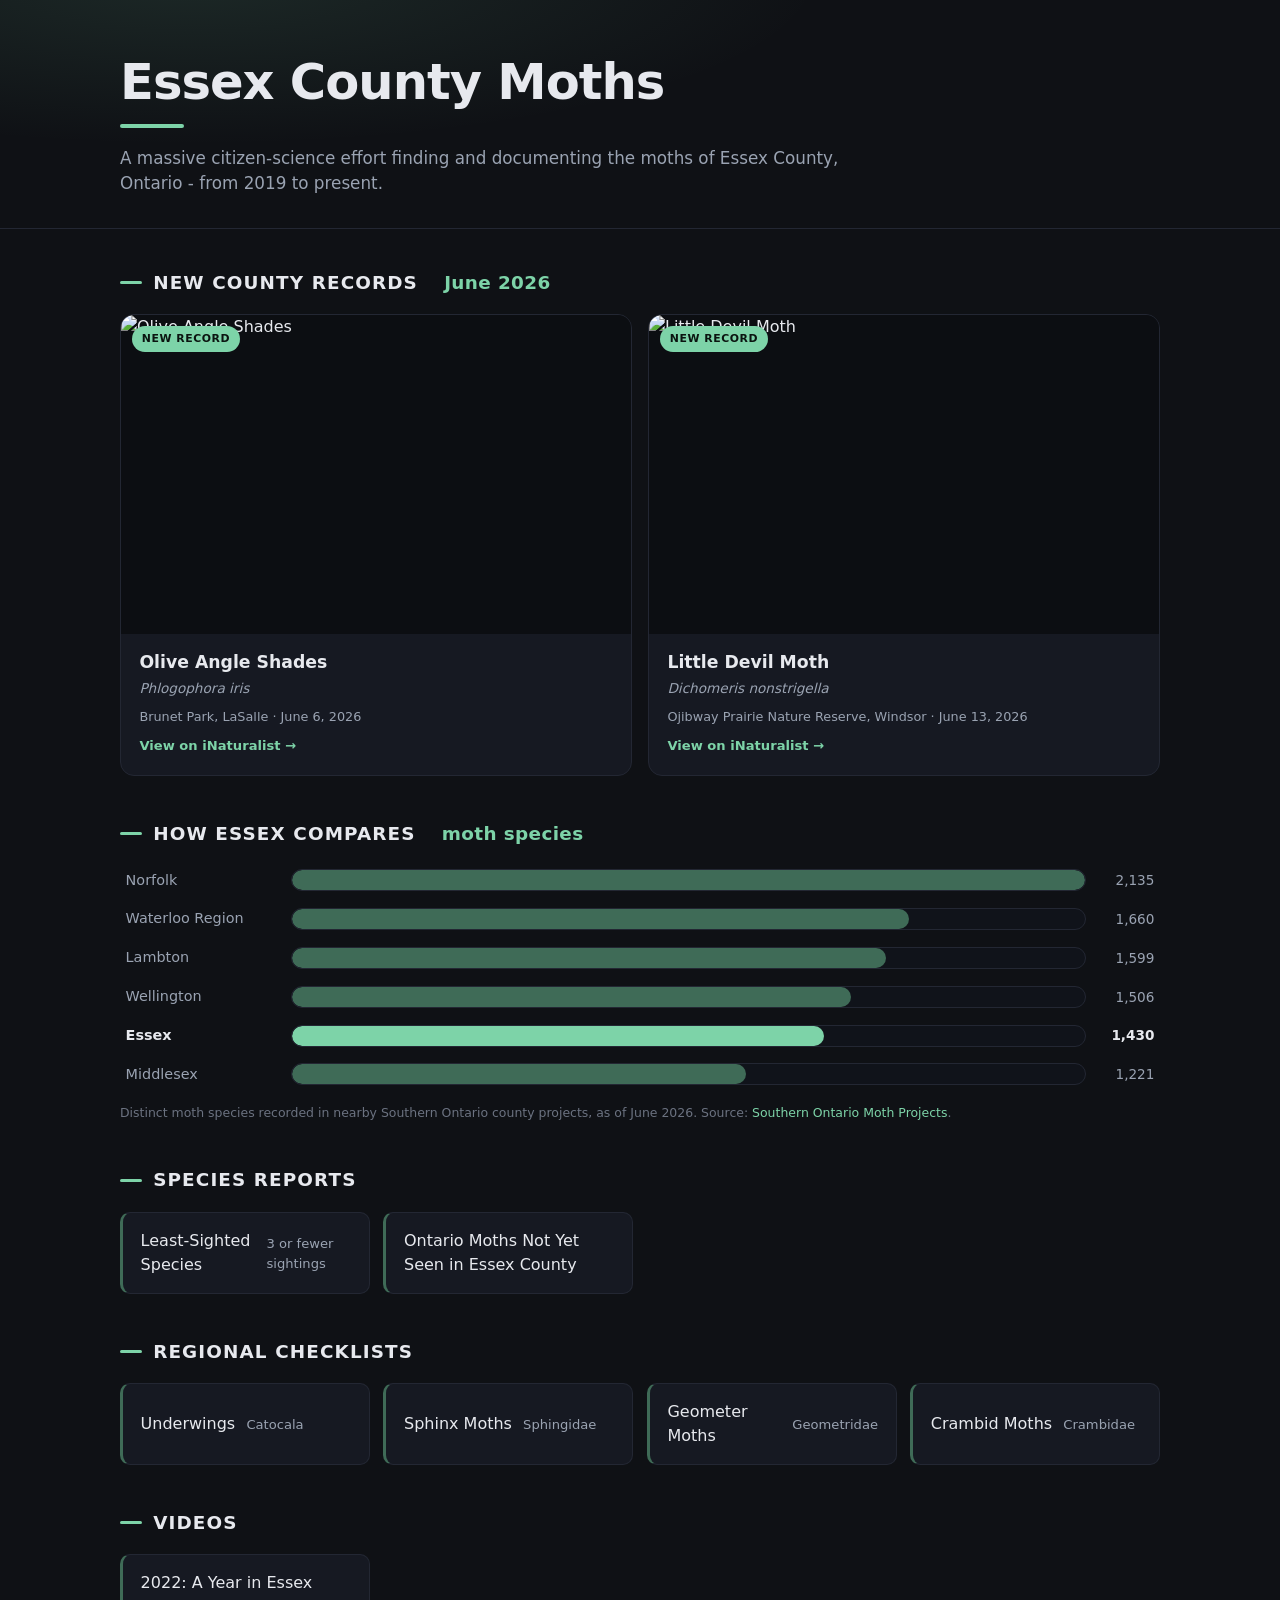
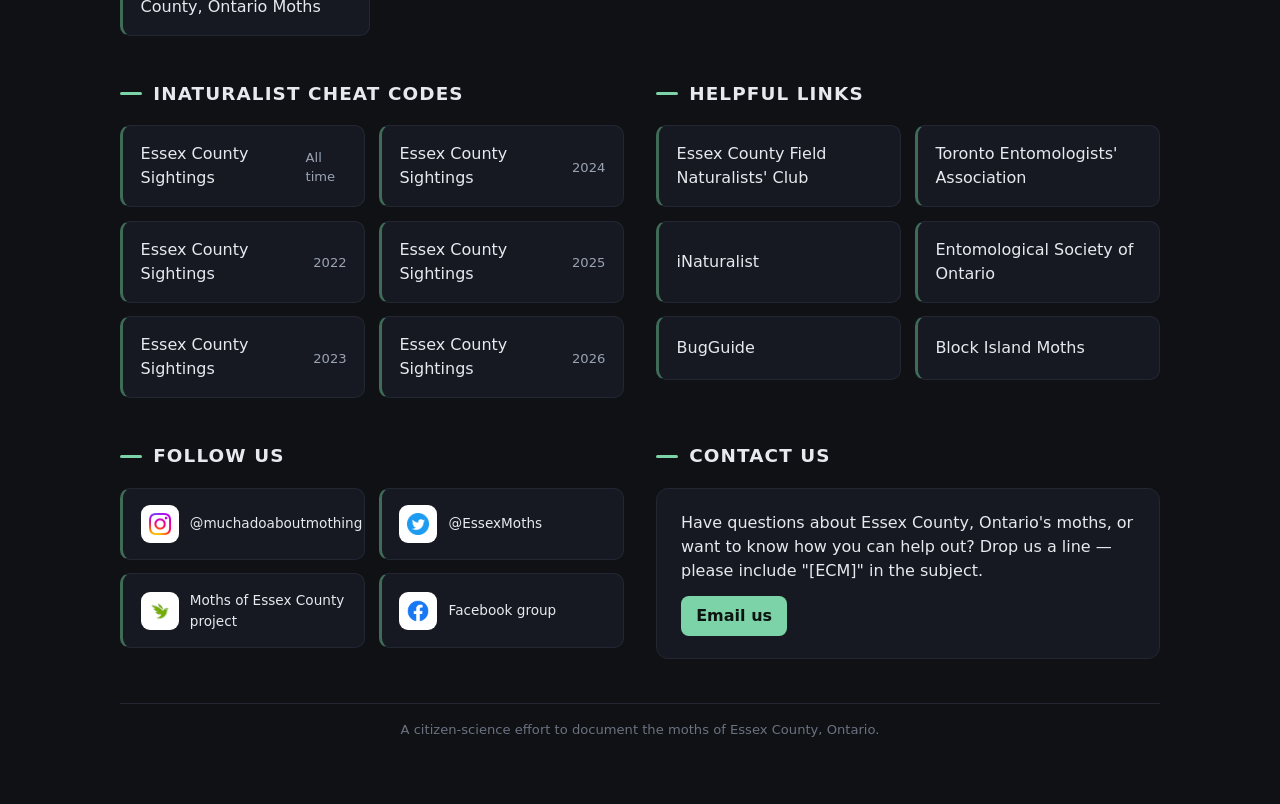
==== commit 66eb3a75: "Fix invisible leaderboard bars: make .cmp-fill a block element The fill span was inline, so its heig" ====
--- a/index.html
+++ b/index.html
@@ -112,7 +112,7 @@
     .cmp-row:hover { background: var(--panel); }
     .cmp-name { font-size: .9rem; color: var(--muted); }
     .cmp-track { background: #10131a; border: 1px solid var(--border); border-radius: 999px; height: 22px; overflow: hidden; }
-    .cmp-fill { height: 100%; background: var(--accent-dim); border-radius: 999px; }
+    .cmp-fill { display: block; height: 100%; background: var(--accent-dim); border-radius: 999px; }
     .cmp-val { font-variant-numeric: tabular-nums; font-size: .85rem; color: var(--muted); text-align: right; }
     .cmp-row.me .cmp-name, .cmp-row.me .cmp-val { color: var(--text); font-weight: 700; }
     .cmp-row.me .cmp-fill { background: var(--accent); }
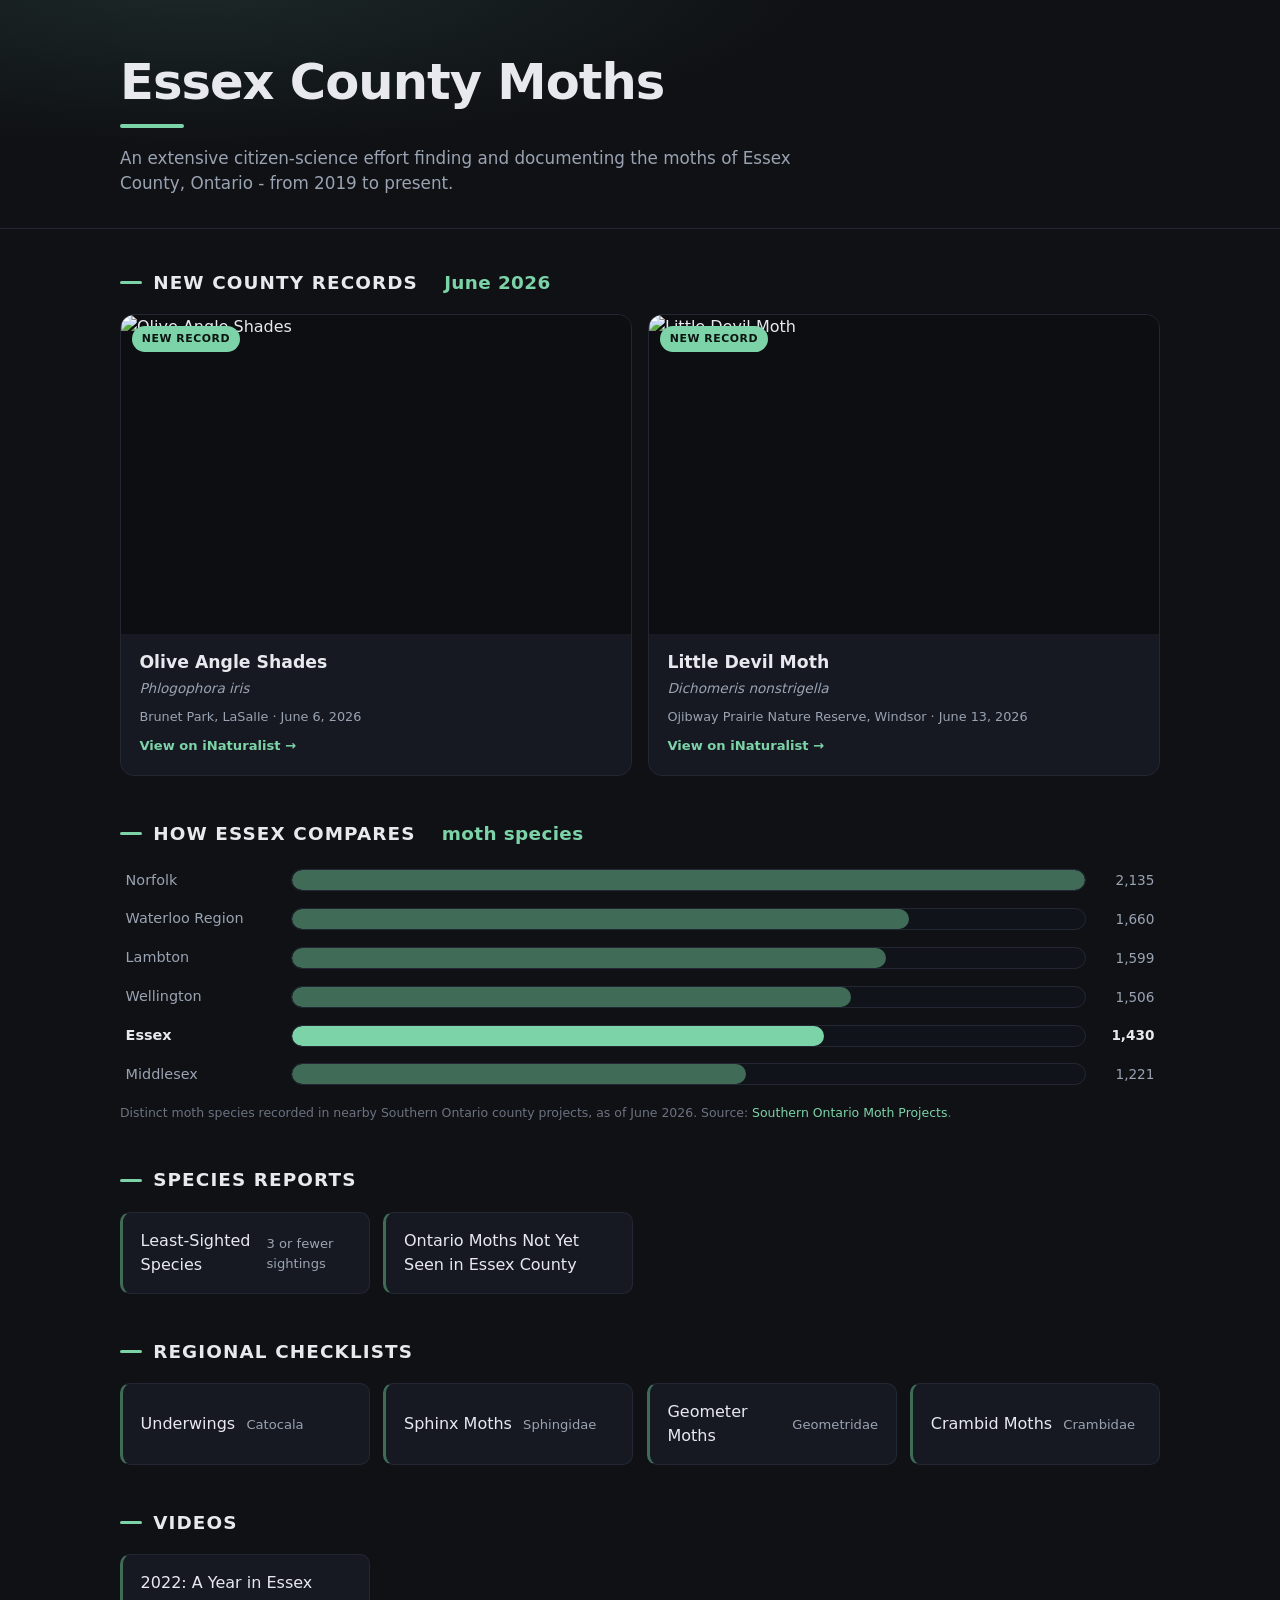
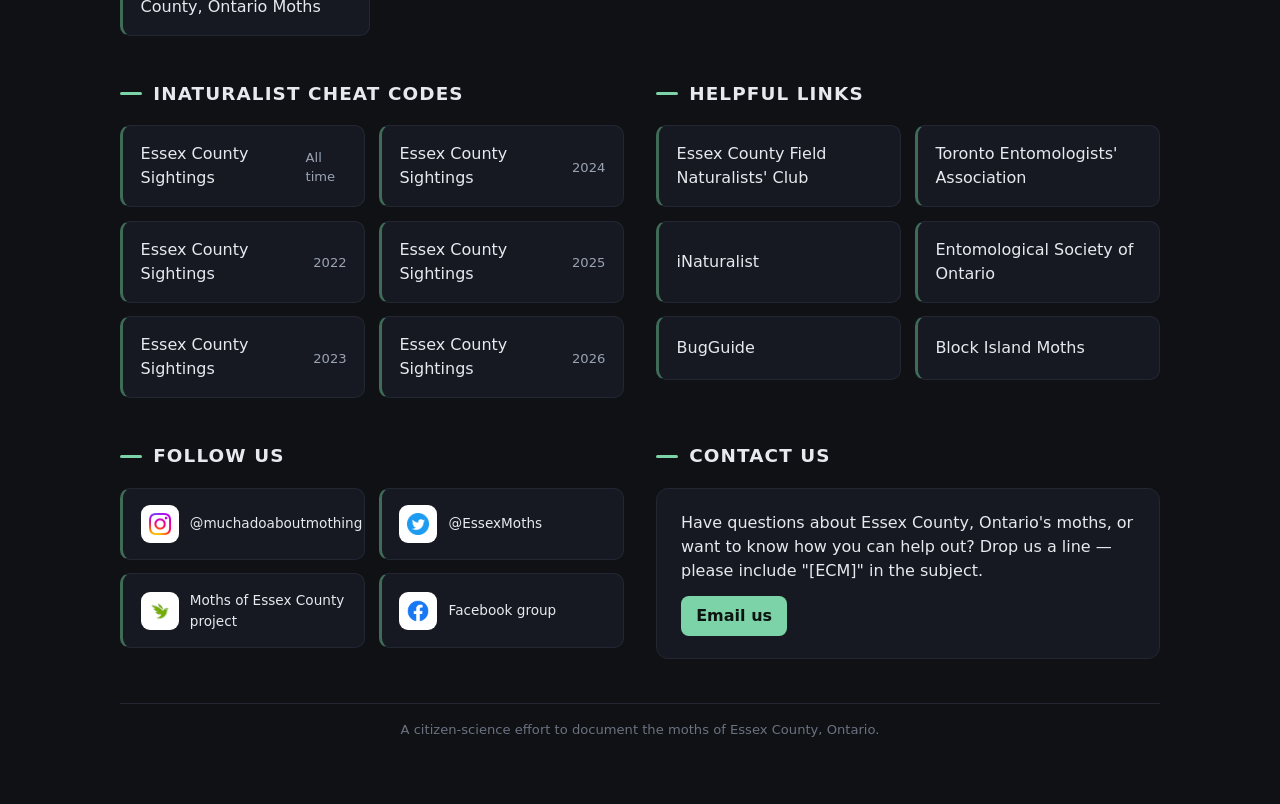
==== commit f8271619: "Reword byline: massive -> extensive Co-Authored-By: Claude Opus 4.8 <noreply@anthropic.com>" ====
--- a/index.html
+++ b/index.html
@@ -169,7 +169,7 @@
   <div class="wrap" style="padding-bottom:0;">
     <h1>Essex County Moths</h1>
     <div class="accent-bar"></div>
-    <p>A massive citizen-science effort finding and documenting the moths of
+    <p>An extensive citizen-science effort finding and documenting the moths of
        Essex County, Ontario - from 2019 to present.</p>
   </div>
 </header>
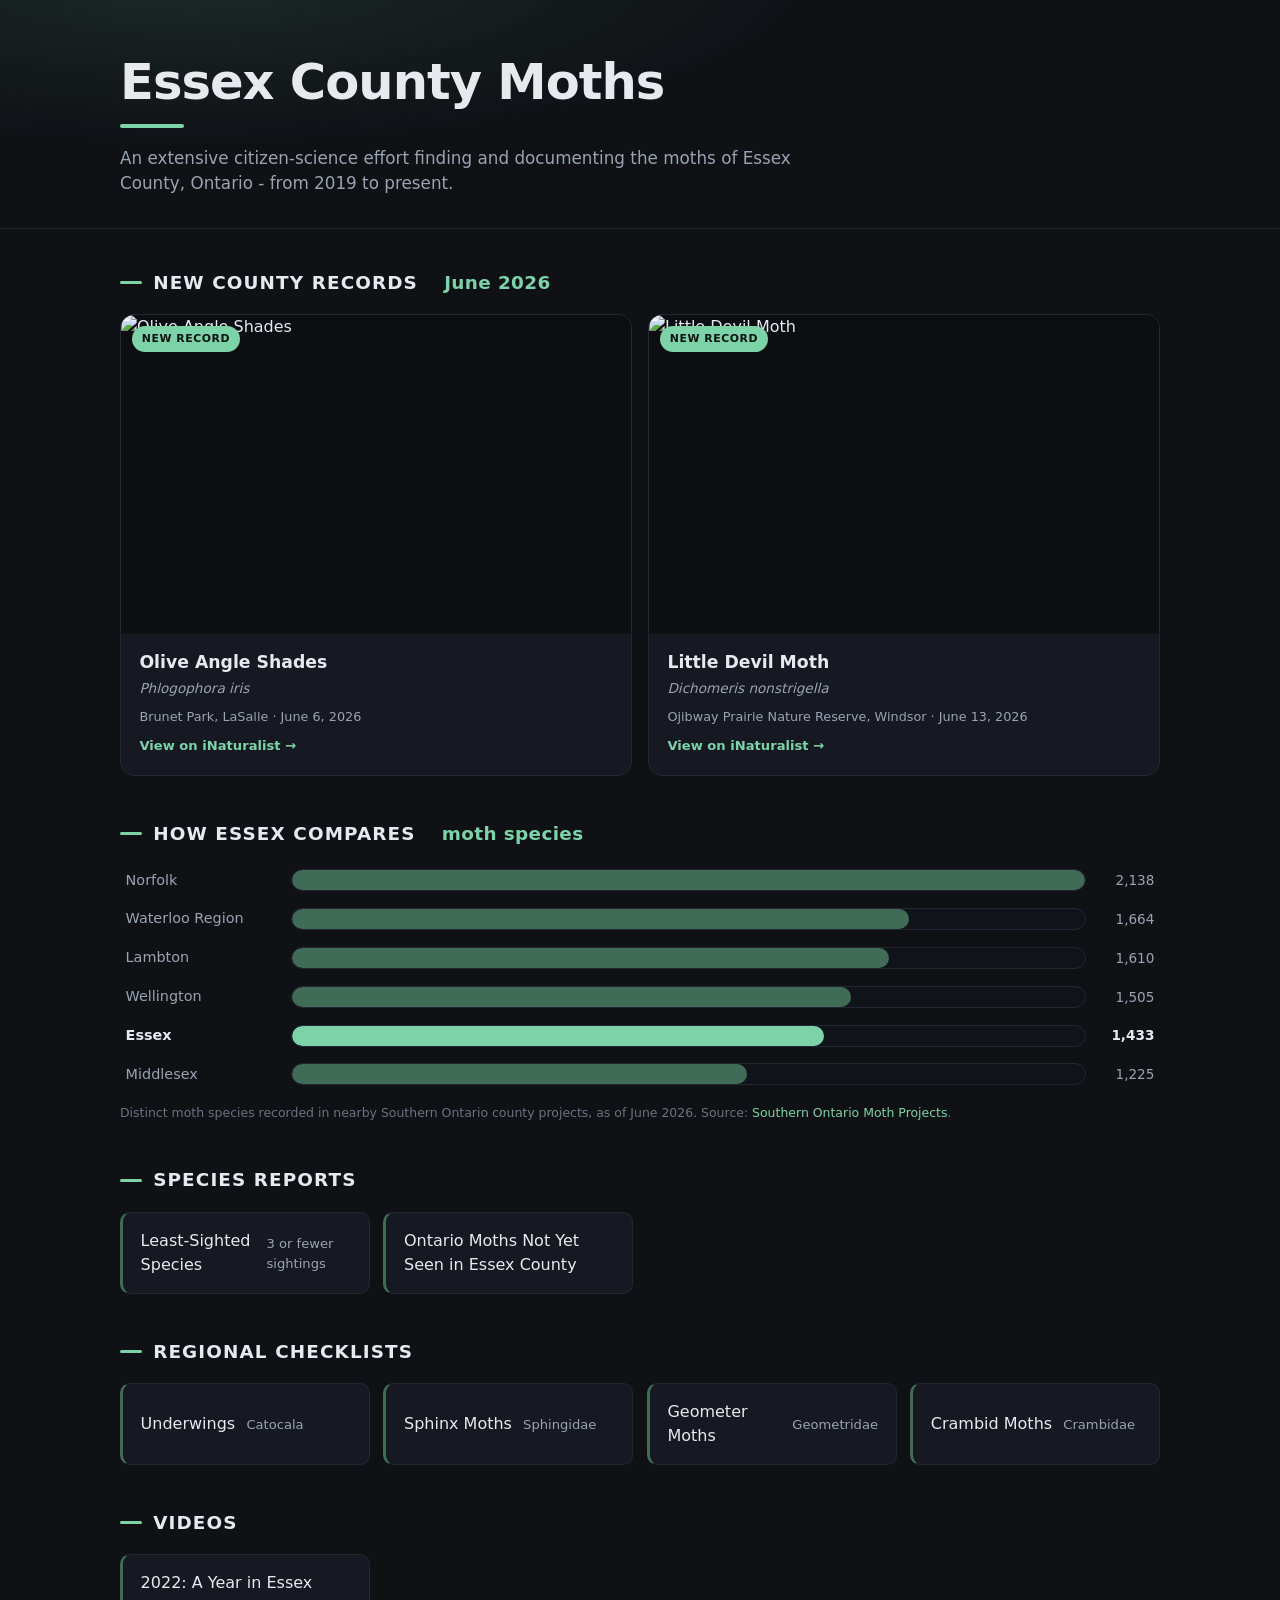
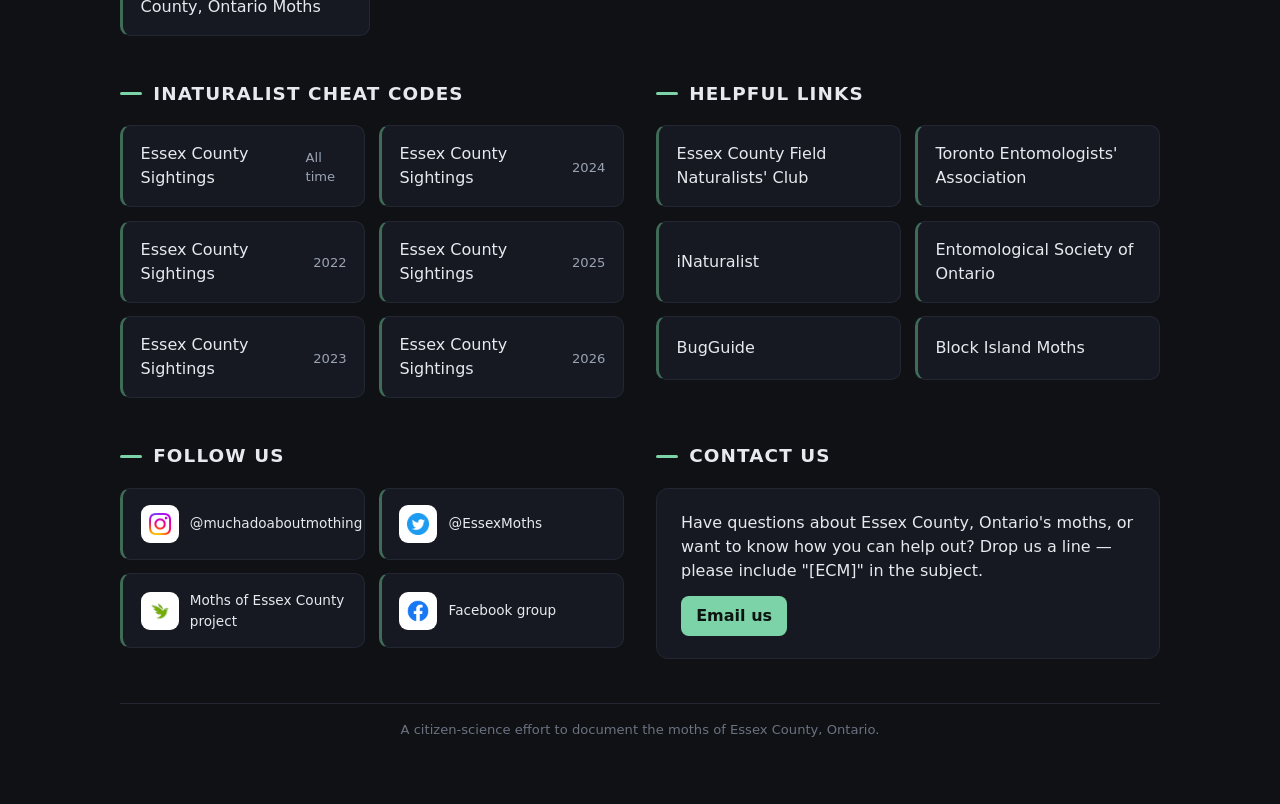
==== commit 3af98264: "Refresh How Essex Compares leaderboard counts (June 2026) Co-Authored-By: Claude Opus 4.8 <noreply@a" ====
--- a/index.html
+++ b/index.html
@@ -224,32 +224,32 @@
       <a class="cmp-row" href="https://www.inaturalist.ca/projects/95884" target="top">
         <span class="cmp-name">Norfolk</span>
         <span class="cmp-track"><span class="cmp-fill" style="width:100%"></span></span>
-        <span class="cmp-val">2,135</span>
+        <span class="cmp-val">2,138</span>
       </a>
       <a class="cmp-row" href="https://www.inaturalist.ca/projects/168417" target="top">
         <span class="cmp-name">Waterloo Region</span>
         <span class="cmp-track"><span class="cmp-fill" style="width:77.8%"></span></span>
-        <span class="cmp-val">1,660</span>
+        <span class="cmp-val">1,664</span>
       </a>
       <a class="cmp-row" href="https://www.inaturalist.ca/projects/254841" target="top">
         <span class="cmp-name">Lambton</span>
-        <span class="cmp-track"><span class="cmp-fill" style="width:74.9%"></span></span>
-        <span class="cmp-val">1,599</span>
+        <span class="cmp-track"><span class="cmp-fill" style="width:75.3%"></span></span>
+        <span class="cmp-val">1,610</span>
       </a>
       <a class="cmp-row" href="https://www.inaturalist.ca/projects/104927" target="top">
         <span class="cmp-name">Wellington</span>
-        <span class="cmp-track"><span class="cmp-fill" style="width:70.5%"></span></span>
-        <span class="cmp-val">1,506</span>
+        <span class="cmp-track"><span class="cmp-fill" style="width:70.4%"></span></span>
+        <span class="cmp-val">1,505</span>
       </a>
       <a class="cmp-row me" href="https://www.inaturalist.ca/projects/156209" target="top">
         <span class="cmp-name">Essex</span>
         <span class="cmp-track"><span class="cmp-fill" style="width:67.0%"></span></span>
-        <span class="cmp-val">1,430</span>
+        <span class="cmp-val">1,433</span>
       </a>
       <a class="cmp-row" href="https://www.inaturalist.ca/projects/281484" target="top">
         <span class="cmp-name">Middlesex</span>
-        <span class="cmp-track"><span class="cmp-fill" style="width:57.2%"></span></span>
-        <span class="cmp-val">1,221</span>
+        <span class="cmp-track"><span class="cmp-fill" style="width:57.3%"></span></span>
+        <span class="cmp-val">1,225</span>
       </a>
     </div>
     <div class="cmp-note">
